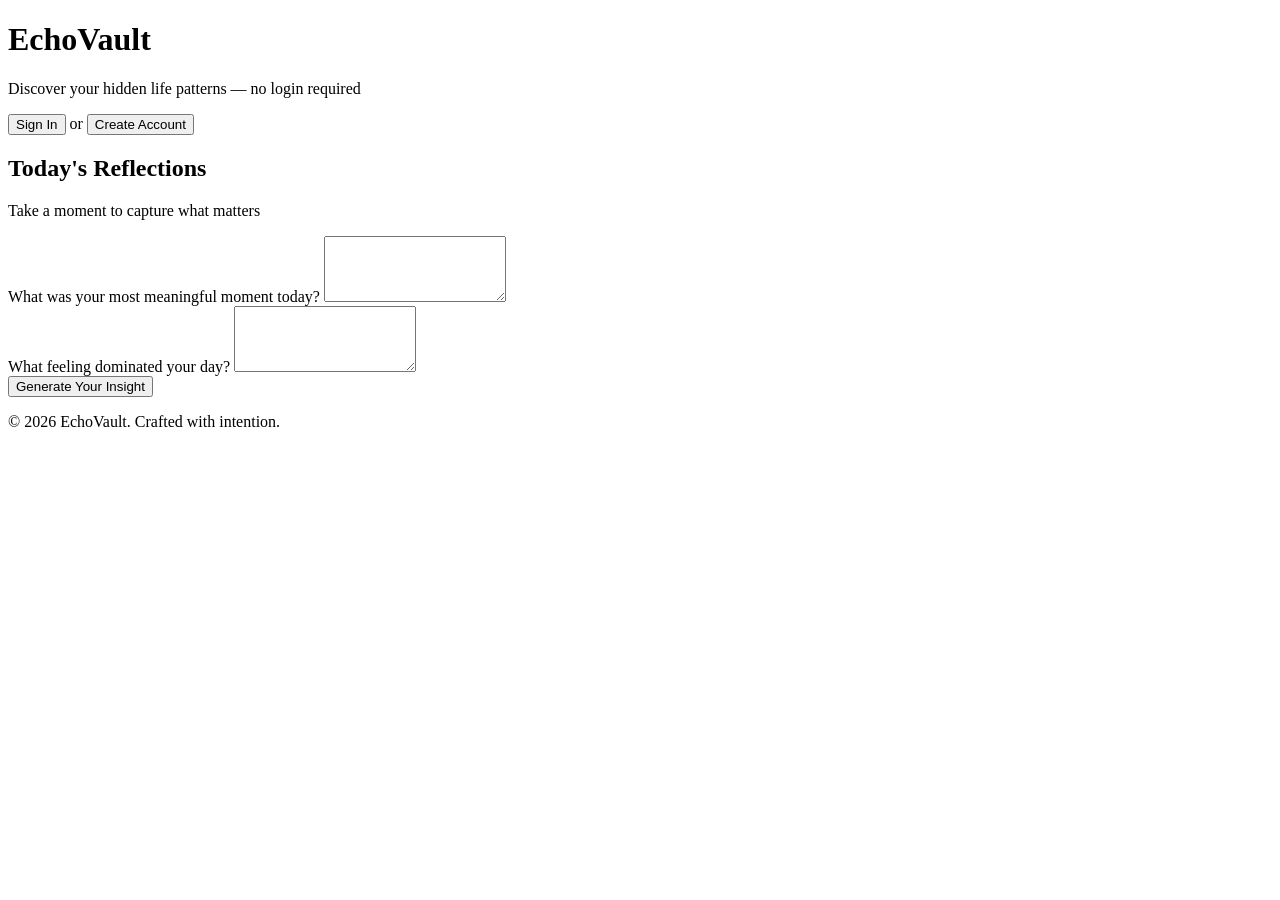
==== index.html @ d6c2c481 "Add index.html file with initial content" ====
<!DOCTYPE html>
<html lang="en">
<head>
    <meta charset="UTF-8">
    <meta name="viewport" content="width=device-width, initial-scale=1.0">
    <title>EchoVault - Discover Your Hidden Life Patterns</title>
    <link rel="preconnect" href="https://fonts.googleapis.com">
    <link rel="preconnect" href="https://fonts.gstatic.com" crossorigin>
    <link href="https://fonts.googleapis.com/css2?family=Merriweather:wght@300;400;700&family=Open+Sans:wght@300;400;600&display=swap" rel="stylesheet">
    <link rel="stylesheet" href="style.css">
</head>
<body>
    <div class="container">
        <!-- Header -->
        <header class="header">
            <h1 class="header-title">EchoVault</h1>
            <p class="header-tagline">Discover your hidden life patterns — no login required</p>
        </header>

        <!-- Authentication Section (Optional) -->
        <div class="auth-section">
            <button class="auth-btn auth-btn--login" data-action="login">Sign In</button>
            <span class="auth-divider">or</span>
            <button class="auth-btn auth-btn--signup" data-action="signup">Create Account</button>
        </div>

        <!-- Main Form Section -->
        <main class="main-content">
            <section class="prompt-section">
                <h2 class="section-title">Today's Reflections</h2>
                <p class="section-subtitle">Take a moment to capture what matters</p>

                <form id="reflection-form" class="reflection-form">
                    <!-- First Prompt -->
                    <div class="form-group">
                        <label for="meaningful-moment" class="form-label">
                            What was your most meaningful moment today?
                        </label>
                        <textarea 
                            id="meaningful-moment" 
                            class="form-textarea" 
                            placeholder="Share your thoughts..." 
                            rows="4"
                            required>
                        </textarea>
                    </div>

                    <!-- Second Prompt -->
                    <div class="form-group">
                        <label for="dominant-feeling" class="form-label">
                            What feeling dominated your day?
                        </label>
                        <textarea 
                            id="dominant-feeling" 
                            class="form-textarea" 
                            placeholder="Describe the feeling..." 
                            rows="4"
                            required>
                        </textarea>
                    </div>

                    <!-- Submit Button -->
                    <button type="submit" class="submit-btn">Generate Your Insight</button>
                </form>
            </section>

            <!-- Insight Card Section -->
            <section class="insight-section" id="insight-container" style="display: none;">
                <h2 class="section-title">Your Daily Insight</h2>
                
                <div class="insight-card" id="insight-card">
                    <div class="insight-header">
                        <span class="insight-date" id="insight-date"></span>
                    </div>
                    <div class="insight-content">
                        <h3 class="insight-subtitle">Meaningful Moment</h3>
                        <p class="insight-text" id="insight-meaningful"></p>
                        
                        <h3 class="insight-subtitle">Dominant Feeling</h3>
                        <p class="insight-text" id="insight-feeling"></p>
                    </div>
                    <div class="insight-footer">
                        <p class="insight-reflection" id="insight-reflection"></p>
                    </div>
                </div>

                <button class="action-btn action-btn--new" id="new-reflection-btn">Start New Reflection</button>
            </section>
        </main>

        <!-- Footer -->
        <footer class="footer">
            <p class="footer-text">&copy; 2026 EchoVault. Crafted with intention.</p>
        </footer>
    </div>

    <script src="script.js"></script>
</body>
</html>
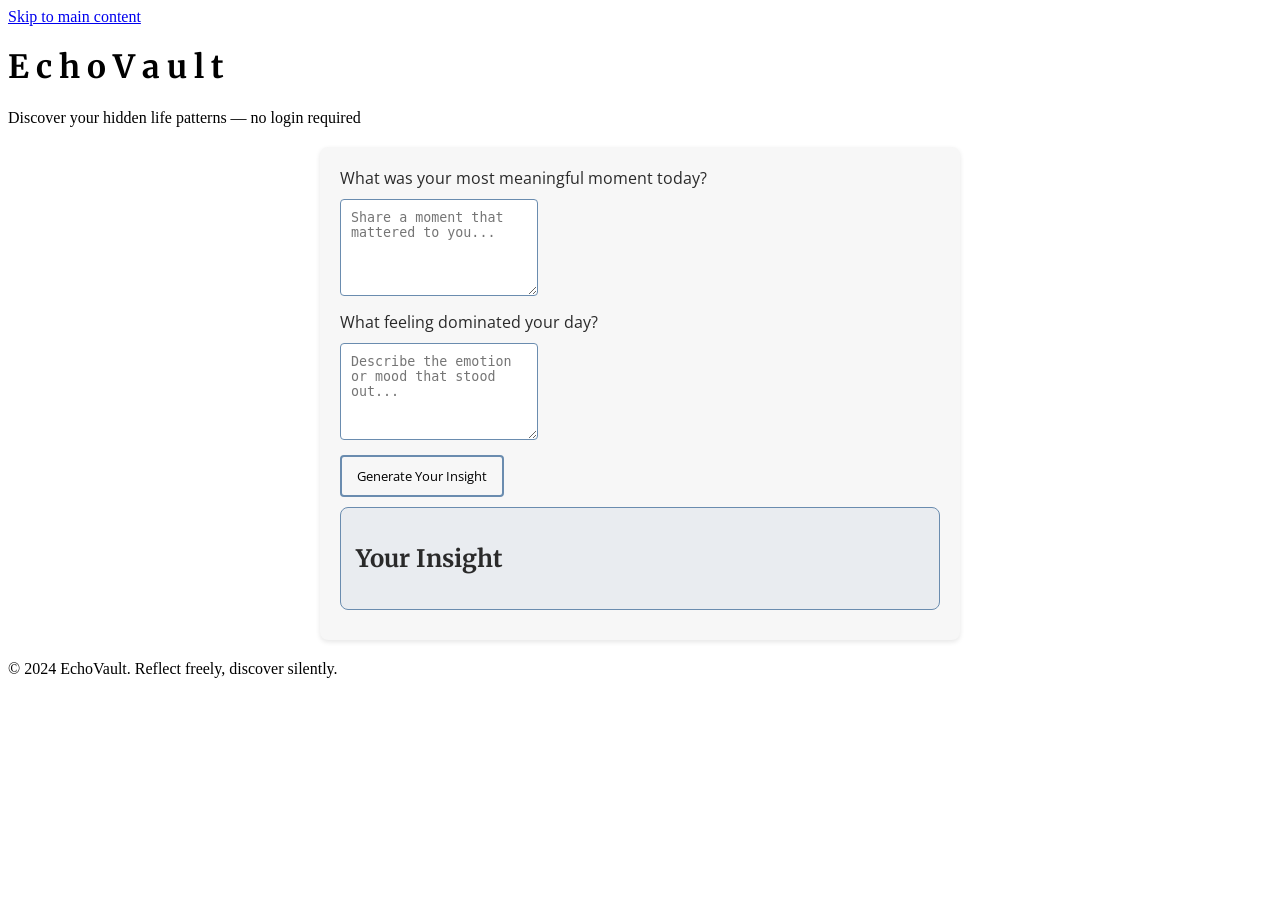
==== commit 2b390159: "index.html" ====
--- a/index.html
+++ b/index.html
@@ -3,97 +3,146 @@
 <head>
     <meta charset="UTF-8">
     <meta name="viewport" content="width=device-width, initial-scale=1.0">
+    <meta name="description" content="EchoVault - Discover your hidden life patterns without login. Reflect, discover, grow.">
     <title>EchoVault - Discover Your Hidden Life Patterns</title>
+    <link rel="stylesheet" href="style.css">
+    <!-- Google Fonts: Premium typography pairing -->
     <link rel="preconnect" href="https://fonts.googleapis.com">
     <link rel="preconnect" href="https://fonts.gstatic.com" crossorigin>
-    <link href="https://fonts.googleapis.com/css2?family=Merriweather:wght@300;400;700&family=Open+Sans:wght@300;400;600&display=swap" rel="stylesheet">
-    <link rel="stylesheet" href="style.css">
+    <link href="https://fonts.googleapis.com/css2?family=Merriweather:wght@400;700&family=Open+Sans:wght@400;500;600&display=swap" rel="stylesheet">
 </head>
 <body>
-    <div class="container">
-        <!-- Header -->
-        <header class="header">
-            <h1 class="header-title">EchoVault</h1>
-            <p class="header-tagline">Discover your hidden life patterns — no login required</p>
-        </header>
+    <!-- Skip to main content (accessibility) -->
+    <a href="#main-content" class="skip-to-main">Skip to main content</a>
 
-        <!-- Authentication Section (Optional) -->
-        <div class="auth-section">
-            <button class="auth-btn auth-btn--login" data-action="login">Sign In</button>
-            <span class="auth-divider">or</span>
-            <button class="auth-btn auth-btn--signup" data-action="signup">Create Account</button>
+    <!-- Animated gradient background element -->
+    <div class="gradient-bg"></div>
+
+    <!-- Header Section: Premium entrance animation -->
+    <header class="header" role="banner">
+        <div class="header-wrapper">
+            <div class="header-content">
+                <h1 class="header-title">
+                    <span class="title-char">E</span>
+                    <span class="title-char">c</span>
+                    <span class="title-char">h</span>
+                    <span class="title-char">o</span>
+                    <span class="title-char">V</span>
+                    <span class="title-char">a</span>
+                    <span class="title-char">u</span>
+                    <span class="title-char">l</span>
+                    <span class="title-char">t</span>
+                </h1>
+                <p class="header-tagline">Discover your hidden life patterns — no login required</p>
+            </div>
         </div>
+    </header>
 
-        <!-- Main Form Section -->
-        <main class="main-content">
-            <section class="prompt-section">
-                <h2 class="section-title">Today's Reflections</h2>
-                <p class="section-subtitle">Take a moment to capture what matters</p>
-
-                <form id="reflection-form" class="reflection-form">
-                    <!-- First Prompt -->
+    <!-- Main Content -->
+    <main id="main-content" class="main-wrapper">
+        <div class="container">
+            <!-- Reflection Form Section: Smooth entrance -->
+            <section class="form-section">
+                <form id="reflection-form" class="reflection-form" role="form">
+                    <!-- Form Input Group 1 -->
                     <div class="form-group">
                         <label for="meaningful-moment" class="form-label">
-                            What was your most meaningful moment today?
+                            <span class="label-text">What was your most meaningful moment today?</span>
+                            <span class="label-accent"></span>
                         </label>
-                        <textarea 
-                            id="meaningful-moment" 
-                            class="form-textarea" 
-                            placeholder="Share your thoughts..." 
-                            rows="4"
-                            required>
-                        </textarea>
+                        <div class="textarea-wrapper">
+                            <textarea 
+                                id="meaningful-moment" 
+                                class="form-textarea"
+                                placeholder="Share a moment that mattered to you..."
+                                rows="5"
+                                required
+                                aria-required="true"
+                            ></textarea>
+                            <div class="textarea-focus-ring"></div>
+                        </div>
                     </div>
 
-                    <!-- Second Prompt -->
+                    <!-- Form Input Group 2 -->
                     <div class="form-group">
                         <label for="dominant-feeling" class="form-label">
-                            What feeling dominated your day?
+                            <span class="label-text">What feeling dominated your day?</span>
+                            <span class="label-accent"></span>
                         </label>
-                        <textarea 
-                            id="dominant-feeling" 
-                            class="form-textarea" 
-                            placeholder="Describe the feeling..." 
-                            rows="4"
-                            required>
-                        </textarea>
+                        <div class="textarea-wrapper">
+                            <textarea 
+                                id="dominant-feeling" 
+                                class="form-textarea"
+                                placeholder="Describe the emotion or mood that stood out..."
+                                rows="5"
+                                required
+                                aria-required="true"
+                            ></textarea>
+                            <div class="textarea-focus-ring"></div>
+                        </div>
                     </div>
 
-                    <!-- Submit Button -->
-                    <button type="submit" class="submit-btn">Generate Your Insight</button>
+                    <!-- Submit Button with premium interactions -->
+                    <div class="button-wrapper">
+                        <button 
+                            type="submit" 
+                            id="generate-btn" 
+                            class="btn btn-primary"
+                            aria-label="Generate your daily insight"
+                        >
+                            <span class="btn-text">Generate Your Insight</span>
+                            <span class="btn-glow"></span>
+                            <span class="btn-ripple"></span>
+                        </button>
+                    </div>
                 </form>
             </section>
 
-            <!-- Insight Card Section -->
-            <section class="insight-section" id="insight-container" style="display: none;">
-                <h2 class="section-title">Your Daily Insight</h2>
-                
-                <div class="insight-card" id="insight-card">
-                    <div class="insight-header">
-                        <span class="insight-date" id="insight-date"></span>
+            <!-- Insight Display Section: Animated reveal -->
+            <section class="insight-section" id="insight-section">
+                <div class="insight-card" id="insight-card" role="article" aria-live="polite" aria-label="Generated insight">
+                    <div class="insight-background"></div>
+                    <div class="insight-content">
+                        <div class="insight-badge">
+                            <span id="sentiment-indicator"></span>
+                        </div>
+                        <h2 class="insight-title">Your Insight</h2>
+                        <p class="insight-text" id="insight-text"></p>
+                        <div class="insight-meta">
+                            <time class="insight-timestamp" id="insight-timestamp" datetime=""></time>
+                        </div>
                     </div>
-                    <div class="insight-content">
-                        <h3 class="insight-subtitle">Meaningful Moment</h3>
-                        <p class="insight-text" id="insight-meaningful"></p>
-                        
-                        <h3 class="insight-subtitle">Dominant Feeling</h3>
-                        <p class="insight-text" id="insight-feeling"></p>
-                    </div>
-                    <div class="insight-footer">
-                        <p class="insight-reflection" id="insight-reflection"></p>
-                    </div>
+                    <div class="insight-border"></div>
                 </div>
+            </section>
 
-                <button class="action-btn action-btn--new" id="new-reflection-btn">Start New Reflection</button>
+            <!-- Supabase Authentication Placeholder (commented for future use) -->
+            <!-- 
+            <section class="auth-section" id="auth-section">
+                <div class="auth-content">
+                    <h2>Sync Across Devices</h2>
+                    <p>Save your reflections to the cloud with Supabase</p>
+                    <button 
+                        id="supabase-login-btn" 
+                        class="btn btn-secondary"
+                        aria-label="Sign in with Supabase to sync reflections"
+                    >
+                        <span class="btn-text">Sign In with Supabase</span>
+                    </button>
+                </div>
             </section>
-        </main>
+            -->
+        </div>
+    </main>
 
-        <!-- Footer -->
-        <footer class="footer">
-            <p class="footer-text">&copy; 2026 EchoVault. Crafted with intention.</p>
-        </footer>
-    </div>
+    <!-- Footer Section -->
+    <footer class="footer" role="contentinfo">
+        <div class="footer-content">
+            <p>&copy; 2024 EchoVault. <span class="footer-tagline">Reflect freely, discover silently.</span></p>
+        </div>
+    </footer>
 
-    <script src="script.js"></script>
+    <!-- Main JavaScript -->
+    <script src="script.js" defer></script>
 </body>
-</html>+</html>
--- a/style.css
+++ b/style.css
@@ -0,0 +1,49 @@
+.container {
+    background-color: #F7F7F7;
+    color: #2A2A2A;
+    font-family: 'Open Sans', sans-serif;
+    padding: 20px;
+    border-radius: 8px;
+    box-shadow: 0 2px 5px rgba(0,0,0,0.1);
+    margin: 20px auto;
+    max-width: 600px;
+}
+
+h1, h2, h3 {
+    font-family: 'Merriweather', serif;
+}
+
+input, textarea {
+    border: 1px solid #6A8CAF;
+    border-radius: 4px;
+    padding: 10px;
+    margin: 10px 0;
+    transition: border-color 0.2s;
+}
+
+input:focus, textarea:focus {
+    border-color: #4C6A8C;
+    outline: none;
+}
+
+button {
+    background-color: transparent;
+    border: 2px solid #6A8CAF;
+    border-radius: 4px;
+    padding: 10px 15px;
+    cursor: pointer;
+    font-family: 'Open Sans', sans-serif;
+    transition: background-color 0.2s;
+}
+
+button:hover {
+    background-color: #E7F0F7;
+}
+
+.insight-card {
+    border: 1px solid #6A8CAF;
+    background-color: rgba(106, 140, 175, 0.1);
+    padding: 15px;
+    border-radius: 8px;
+    margin: 10px 0;
+}
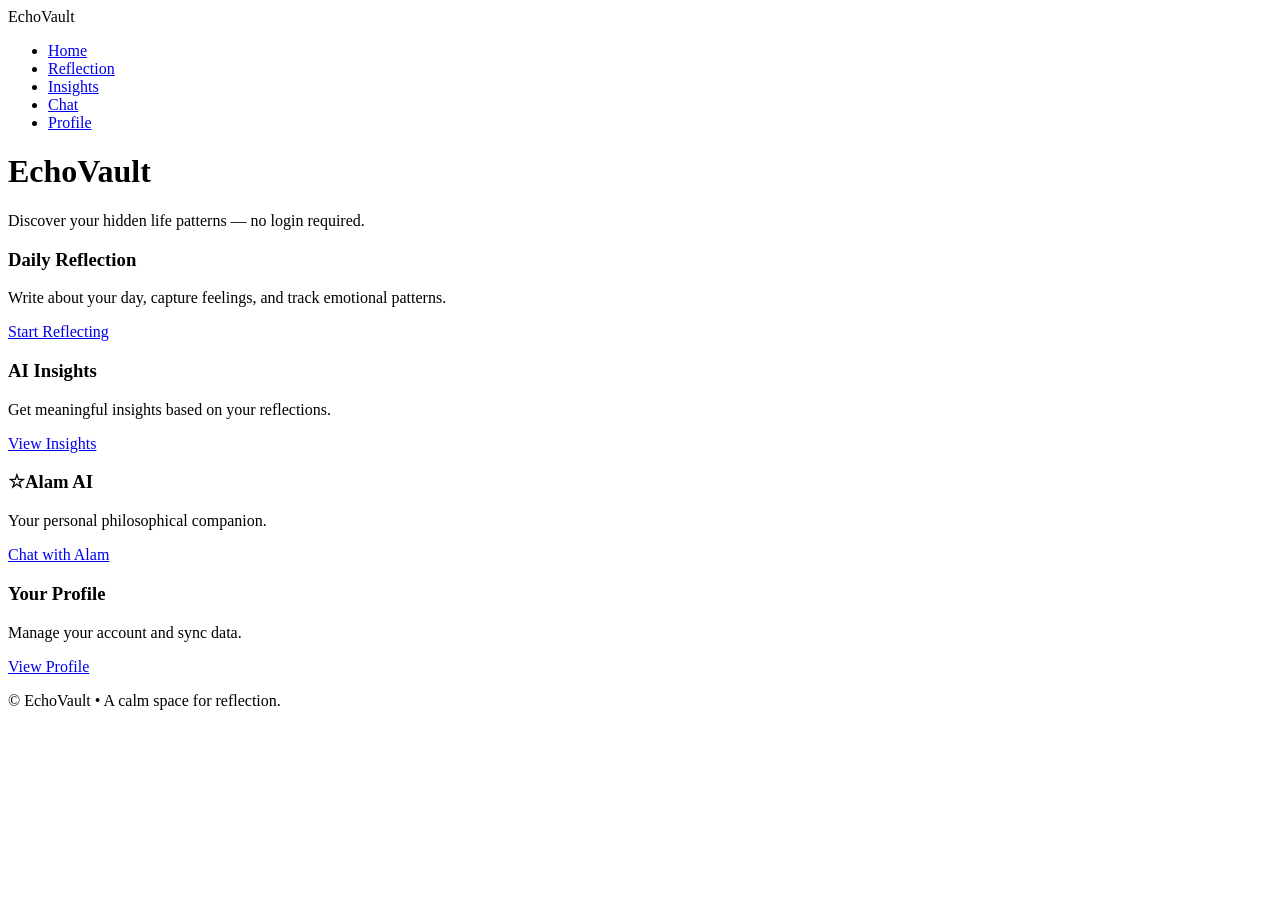
==== commit fbedcc42: "Create index.html" ====
--- a/index.html
+++ b/index.html
@@ -1,148 +1,68 @@
 <!DOCTYPE html>
 <html lang="en">
 <head>
-    <meta charset="UTF-8">
-    <meta name="viewport" content="width=device-width, initial-scale=1.0">
-    <meta name="description" content="EchoVault - Discover your hidden life patterns without login. Reflect, discover, grow.">
-    <title>EchoVault - Discover Your Hidden Life Patterns</title>
-    <link rel="stylesheet" href="style.css">
-    <!-- Google Fonts: Premium typography pairing -->
-    <link rel="preconnect" href="https://fonts.googleapis.com">
-    <link rel="preconnect" href="https://fonts.gstatic.com" crossorigin>
-    <link href="https://fonts.googleapis.com/css2?family=Merriweather:wght@400;700&family=Open+Sans:wght@400;500;600&display=swap" rel="stylesheet">
+    <meta charset="UTF-8" />
+    <meta name="viewport" content="width=device-width, initial-scale=1.0" />
+    <title>EchoVault — Home</title>
+
+    <!-- Fonts -->
+    <link href="https://fonts.googleapis.com/css2?family=Merriweather:wght@300;700&family=Open+Sans:wght@300;400;600&display=swap" rel="stylesheet">
+
+    <!-- CSS -->
+    <link rel="stylesheet" href="./css/style.css" />
 </head>
+
 <body>
-    <!-- Skip to main content (accessibility) -->
-    <a href="#main-content" class="skip-to-main">Skip to main content</a>
 
-    <!-- Animated gradient background element -->
-    <div class="gradient-bg"></div>
+<nav class="ev-nav fade-in">
+    <div class="nav-logo">EchoVault</div>
 
-    <!-- Header Section: Premium entrance animation -->
-    <header class="header" role="banner">
-        <div class="header-wrapper">
-            <div class="header-content">
-                <h1 class="header-title">
-                    <span class="title-char">E</span>
-                    <span class="title-char">c</span>
-                    <span class="title-char">h</span>
-                    <span class="title-char">o</span>
-                    <span class="title-char">V</span>
-                    <span class="title-char">a</span>
-                    <span class="title-char">u</span>
-                    <span class="title-char">l</span>
-                    <span class="title-char">t</span>
-                </h1>
-                <p class="header-tagline">Discover your hidden life patterns — no login required</p>
-            </div>
-        </div>
-    </header>
+    <ul class="nav-links">
+        <li><a href="./index.html" class="nav-link active">Home</a></li>
+        <li><a href="./pages/reflection.html" class="nav-link">Reflection</a></li>
+        <li><a href="./pages/insights.html" class="nav-link">Insights</a></li>
+        <li><a href="./pages/chat.html" class="nav-link">Chat</a></li>
+        <li><a href="./pages/profile.html" class="nav-link">Profile</a></li>
+    </ul>
+</nav>
 
-    <!-- Main Content -->
-    <main id="main-content" class="main-wrapper">
-        <div class="container">
-            <!-- Reflection Form Section: Smooth entrance -->
-            <section class="form-section">
-                <form id="reflection-form" class="reflection-form" role="form">
-                    <!-- Form Input Group 1 -->
-                    <div class="form-group">
-                        <label for="meaningful-moment" class="form-label">
-                            <span class="label-text">What was your most meaningful moment today?</span>
-                            <span class="label-accent"></span>
-                        </label>
-                        <div class="textarea-wrapper">
-                            <textarea 
-                                id="meaningful-moment" 
-                                class="form-textarea"
-                                placeholder="Share a moment that mattered to you..."
-                                rows="5"
-                                required
-                                aria-required="true"
-                            ></textarea>
-                            <div class="textarea-focus-ring"></div>
-                        </div>
-                    </div>
+<header class="ev-hero fade-slide">
+    <h1 class="ev-title">EchoVault</h1>
+    <p class="ev-subtitle">Discover your hidden life patterns — no login required.</p>
+</header>
 
-                    <!-- Form Input Group 2 -->
-                    <div class="form-group">
-                        <label for="dominant-feeling" class="form-label">
-                            <span class="label-text">What feeling dominated your day?</span>
-                            <span class="label-accent"></span>
-                        </label>
-                        <div class="textarea-wrapper">
-                            <textarea 
-                                id="dominant-feeling" 
-                                class="form-textarea"
-                                placeholder="Describe the emotion or mood that stood out..."
-                                rows="5"
-                                required
-                                aria-required="true"
-                            ></textarea>
-                            <div class="textarea-focus-ring"></div>
-                        </div>
-                    </div>
+<section class="ev-grid fade-up">
+    <div class="ev-card">
+        <h3>Daily Reflection</h3>
+        <p>Write about your day, capture feelings, and track emotional patterns.</p>
+        <a class="ev-btn small" href="./pages/reflection.html">Start Reflecting</a>
+    </div>
 
-                    <!-- Submit Button with premium interactions -->
-                    <div class="button-wrapper">
-                        <button 
-                            type="submit" 
-                            id="generate-btn" 
-                            class="btn btn-primary"
-                            aria-label="Generate your daily insight"
-                        >
-                            <span class="btn-text">Generate Your Insight</span>
-                            <span class="btn-glow"></span>
-                            <span class="btn-ripple"></span>
-                        </button>
-                    </div>
-                </form>
-            </section>
+    <div class="ev-card">
+        <h3>AI Insights</h3>
+        <p>Get meaningful insights based on your reflections.</p>
+        <a class="ev-btn small" href="./pages/insights.html">View Insights</a>
+    </div>
 
-            <!-- Insight Display Section: Animated reveal -->
-            <section class="insight-section" id="insight-section">
-                <div class="insight-card" id="insight-card" role="article" aria-live="polite" aria-label="Generated insight">
-                    <div class="insight-background"></div>
-                    <div class="insight-content">
-                        <div class="insight-badge">
-                            <span id="sentiment-indicator"></span>
-                        </div>
-                        <h2 class="insight-title">Your Insight</h2>
-                        <p class="insight-text" id="insight-text"></p>
-                        <div class="insight-meta">
-                            <time class="insight-timestamp" id="insight-timestamp" datetime=""></time>
-                        </div>
-                    </div>
-                    <div class="insight-border"></div>
-                </div>
-            </section>
+    <div class="ev-card">
+        <h3>☆Alam AI</h3>
+        <p>Your personal philosophical companion.</p>
+        <a class="ev-btn small" href="./pages/chat.html">Chat with Alam</a>
+    </div>
 
-            <!-- Supabase Authentication Placeholder (commented for future use) -->
-            <!-- 
-            <section class="auth-section" id="auth-section">
-                <div class="auth-content">
-                    <h2>Sync Across Devices</h2>
-                    <p>Save your reflections to the cloud with Supabase</p>
-                    <button 
-                        id="supabase-login-btn" 
-                        class="btn btn-secondary"
-                        aria-label="Sign in with Supabase to sync reflections"
-                    >
-                        <span class="btn-text">Sign In with Supabase</span>
-                    </button>
-                </div>
-            </section>
-            -->
-        </div>
-    </main>
+    <div class="ev-card">
+        <h3>Your Profile</h3>
+        <p>Manage your account and sync data.</p>
+        <a class="ev-btn small" href="./pages/profile.html">View Profile</a>
+    </div>
+</section>
 
-    <!-- Footer Section -->
-    <footer class="footer" role="contentinfo">
-        <div class="footer-content">
-            <p>&copy; 2024 EchoVault. <span class="footer-tagline">Reflect freely, discover silently.</span></p>
-        </div>
-    </footer>
+<footer class="ev-footer fade-up">
+    <p>© EchoVault • A calm space for reflection.</p>
+</footer>
 
-    <!-- Main JavaScript -->
-    <script src="script.js" defer></script>
+<script src="./js/router.js"></script>
+<script src="./js/app.js"></script>
+
 </body>
 </html>
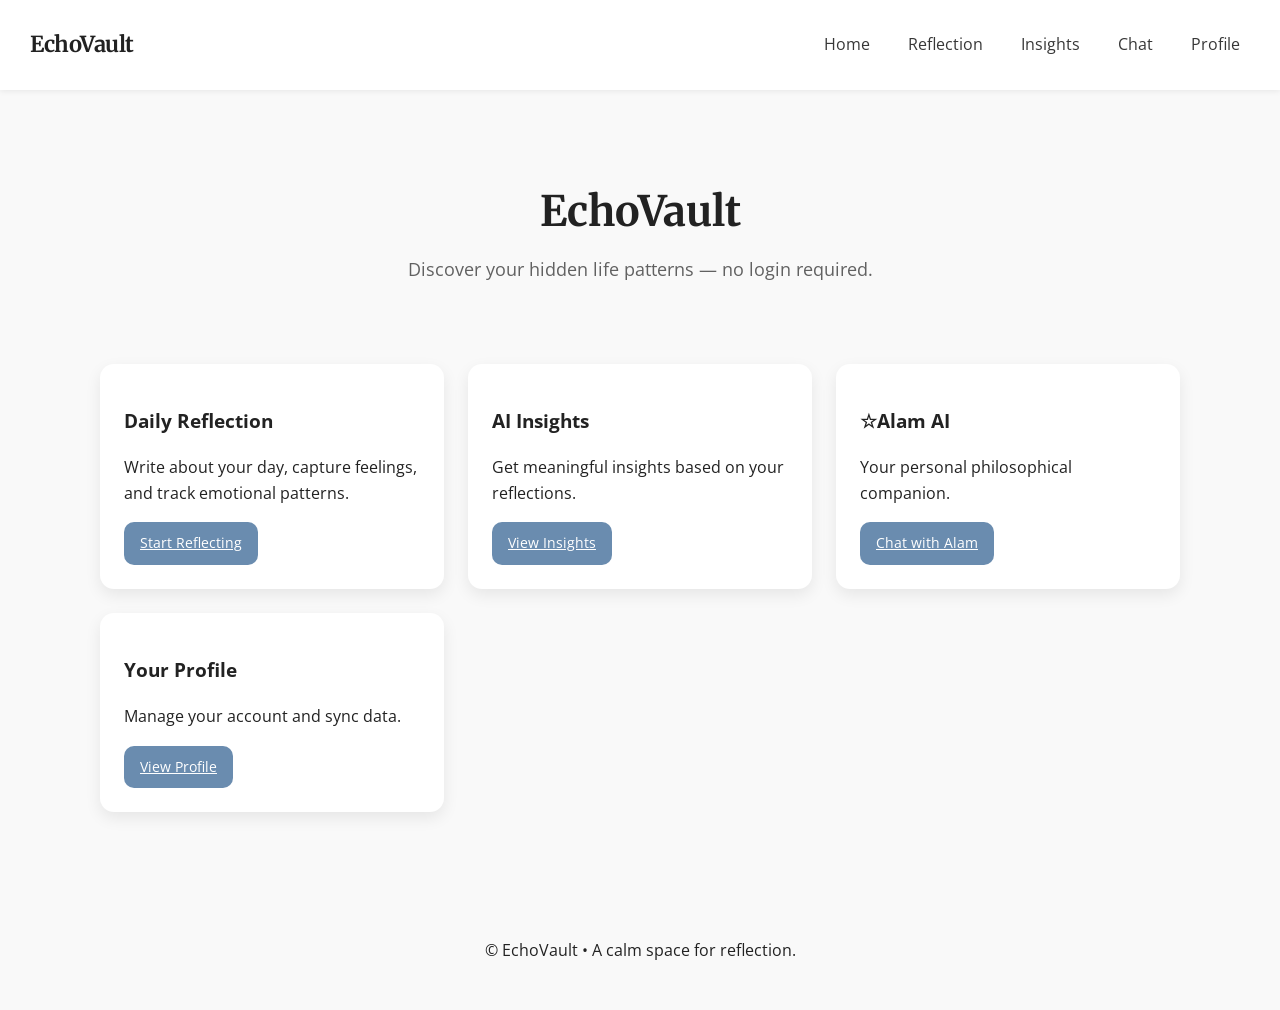
==== commit a482740e: "Update index.html" ====
--- a/index.html
+++ b/index.html
@@ -9,7 +9,7 @@
     <link href="https://fonts.googleapis.com/css2?family=Merriweather:wght@300;700&family=Open+Sans:wght@300;400;600&display=swap" rel="stylesheet">
 
     <!-- CSS -->
-    <link rel="stylesheet" href="./css/style.css" />
+    <link rel="stylesheet" href="./css/style.css?v=2"/>
 </head>
 
 <body>
--- a/css/style.css
+++ b/css/style.css
@@ -0,0 +1,348 @@
+/* =========================================================
+   ECHOVAULT — GLOBAL STYLES
+   Calm, premium, minimal, slight old-school aesthetic
+   Fonts: Merriweather (serif), Open Sans (sans)
+   Colors: Off-white (#F9F9F9), Charcoal (#222), 
+           Accent Blue (#6A8CAF), Soft Gray (#D8D8D8)
+========================================================= */
+
+:root {
+    --bg: #F9F9F9;
+    --text: #222;
+    --accent: #6A8CAF;
+    --gray: #D8D8D8;
+    --soft-shadow: rgba(0, 0, 0, 0.08);
+    --soft-shadow-2: rgba(0, 0, 0, 0.12);
+    --radius: 14px;
+    --transition: 0.25s ease;
+}
+
+* {
+    box-sizing: border-box;
+}
+
+body {
+    margin: 0;
+    padding: 0;
+    background: var(--bg);
+    color: var(--text);
+    font-family: "Open Sans", sans-serif;
+    -webkit-font-smoothing: antialiased;
+    line-height: 1.6;
+}
+
+/* =========================================================
+   NAVIGATION (Shared)
+========================================================= */
+
+.ev-nav {
+    width: 100%;
+    padding: 16px 30px;
+    background: white;
+    display: flex;
+    justify-content: space-between;
+    align-items: center;
+    box-shadow: 0 1px 6px var(--soft-shadow);
+    position: sticky;
+    top: 0;
+    z-index: 20;
+    opacity: 0;
+    animation: fadeIn 0.8s forwards;
+}
+
+.nav-logo {
+    font-family: "Merriweather", serif;
+    font-size: 22px;
+    font-weight: 700;
+    letter-spacing: -0.5px;
+}
+
+.nav-links {
+    display: flex;
+    gap: 18px;
+    list-style: none;
+}
+
+.nav-link {
+    text-decoration: none;
+    color: var(--text);
+    padding: 6px 10px;
+    border-radius: 6px;
+    transition: 0.25s ease;
+    opacity: 0.9;
+}
+
+.nav-link:hover {
+    background: var(--gray);
+    opacity: 1;
+}
+
+.nav-link.active {
+    background: var(--accent);
+    color: white;
+}
+
+/* =========================================================
+   HERO / PAGE HEADERS
+========================================================= */
+
+.ev-hero, .ev-page-header {
+    text-align: center;
+    padding: 60px 30px 40px;
+    opacity: 0;
+    transform: translateY(20px);
+}
+
+.ev-title {
+    font-family: "Merriweather", serif;
+    font-size: 42px;
+    margin-bottom: 10px;
+}
+
+.ev-subtitle {
+    font-size: 18px;
+    max-width: 600px;
+    margin: auto;
+    opacity: 0.7;
+}
+
+.ev-page-header h1 {
+    font-family: "Merriweather", serif;
+    font-size: 36px;
+    margin-bottom: 6px;
+}
+
+.ev-page-header p {
+    opacity: 0.75;
+}
+
+/* =========================================================
+   FEATURE GRID (Home Page)
+========================================================= */
+
+.ev-grid {
+    width: 90%;
+    max-width: 1080px;
+    margin: auto;
+    display: grid;
+    gap: 24px;
+    grid-template-columns: repeat(auto-fit, minmax(260px, 1fr));
+    padding: 40px 0;
+}
+
+.ev-card {
+    background: white;
+    padding: 24px;
+    border-radius: var(--radius);
+    box-shadow: 0 6px 16px var(--soft-shadow);
+    transition: 0.3s ease;
+}
+
+.ev-card:hover {
+    transform: translateY(-4px);
+    box-shadow: 0 10px 22px var(--soft-shadow-2);
+}
+
+/* =========================================================
+   BUTTONS
+========================================================= */
+
+.ev-btn {
+    background: var(--accent);
+    color: white;
+    border: none;
+    padding: 12px 20px;
+    border-radius: 10px;
+    cursor: pointer;
+    font-size: 16px;
+    transition: 0.25s ease;
+    display: inline-block;
+}
+
+.ev-btn:hover {
+    transform: scale(1.05);
+    box-shadow: 0 8px 20px rgba(106, 140, 175, 0.25);
+}
+
+.ev-btn.small {
+    font-size: 14px;
+    padding: 10px 16px;
+}
+
+.ev-btn.large {
+    width: 100%;
+    padding: 14px;
+}
+
+.ev-btn.danger {
+    background: #AA4A44;
+}
+
+/* =========================================================
+   FORMS + INPUTS
+========================================================= */
+
+.ev-form {
+    background: white;
+    padding: 26px;
+    border-radius: var(--radius);
+    box-shadow: 0 8px 22px var(--soft-shadow);
+    width: 100%;
+    max-width: 650px;
+    margin: auto;
+}
+
+.ev-textarea, .ev-input, .ev-chat-input {
+    width: 100%;
+    padding: 12px;
+    border-radius: 10px;
+    border: 1px solid #CCC;
+    margin-top: 6px;
+    margin-bottom: 18px;
+    font-size: 15px;
+    transition: var(--transition);
+}
+
+.ev-textarea {
+    resize: none;
+    height: 120px;
+}
+
+.ev-textarea:focus,
+.ev-input:focus,
+.ev-chat-input:focus {
+    border-color: var(--accent);
+    box-shadow: 0 0 6px rgba(106,140,175,0.4);
+}
+
+/* =========================================================
+   INSIGHT LIST + CARDS
+========================================================= */
+
+.ev-list {
+    display: flex;
+    flex-direction: column;
+    gap: 16px;
+}
+
+.ev-list .item {
+    background: white;
+    padding: 18px;
+    border-radius: var(--radius);
+    box-shadow: 0 4px 14px var(--soft-shadow);
+}
+
+/* =========================================================
+   CHAT UI — ☆Alam AI
+========================================================= */
+
+.ev-chat-container {
+    width: 90%;
+    max-width: 720px;
+    margin: auto;
+}
+
+.ev-chat-window {
+    background: white;
+    height: 450px;
+    padding: 20px;
+    border-radius: var(--radius);
+    box-shadow: 0 6px 18px var(--soft-shadow);
+    overflow-y: auto;
+    margin-bottom: 20px;
+}
+
+.ev-chat-msg {
+    margin-bottom: 14px;
+    padding: 12px 16px;
+    border-radius: 10px;
+    max-width: 80%;
+    line-height: 1.5;
+    opacity: 0;
+    transform: translateY(10px);
+    animation: fadeSlide 0.4s forwards;
+}
+
+.msg-user {
+    background: var(--accent);
+    color: white;
+    margin-left: auto;
+}
+
+.msg-ai {
+    background: #FFF;
+    border: 1px solid var(--gray);
+}
+
+.ev-chat-form {
+    display: flex;
+    gap: 12px;
+}
+
+.ev-chat-input {
+    flex: 1;
+}
+
+/* =========================================================
+   FOOTER
+========================================================= */
+
+.ev-footer {
+    text-align: center;
+    padding: 30px;
+    opacity: 0.6;
+    margin-top: 40px;
+}
+
+/* =========================================================
+   ANIMATIONS
+========================================================= */
+
+.fade-in {
+    opacity: 0;
+    animation: fadeIn 0.9s ease forwards;
+}
+
+.fade-up {
+    opacity: 0;
+    animation: fadeUp 1s ease forwards;
+}
+
+.fade-slide {
+    opacity: 0;
+    animation: fadeSlide 1s ease forwards;
+}
+
+@keyframes fadeIn {
+    to {
+        opacity: 1;
+    }
+}
+
+@keyframes fadeUp {
+    to {
+        opacity: 1;
+        transform: translateY(0);
+    }
+}
+
+@keyframes fadeSlide {
+    to {
+        opacity: 1;
+        transform: translateY(0);
+    }
+}
+
+/* =========================================================
+   UTILITY
+========================================================= */
+
+.hidden {
+    display: none !important;
+}
+
+.ev-container {
+    width: 90%;
+    max-width: 680px;
+    margin: auto;
+}
